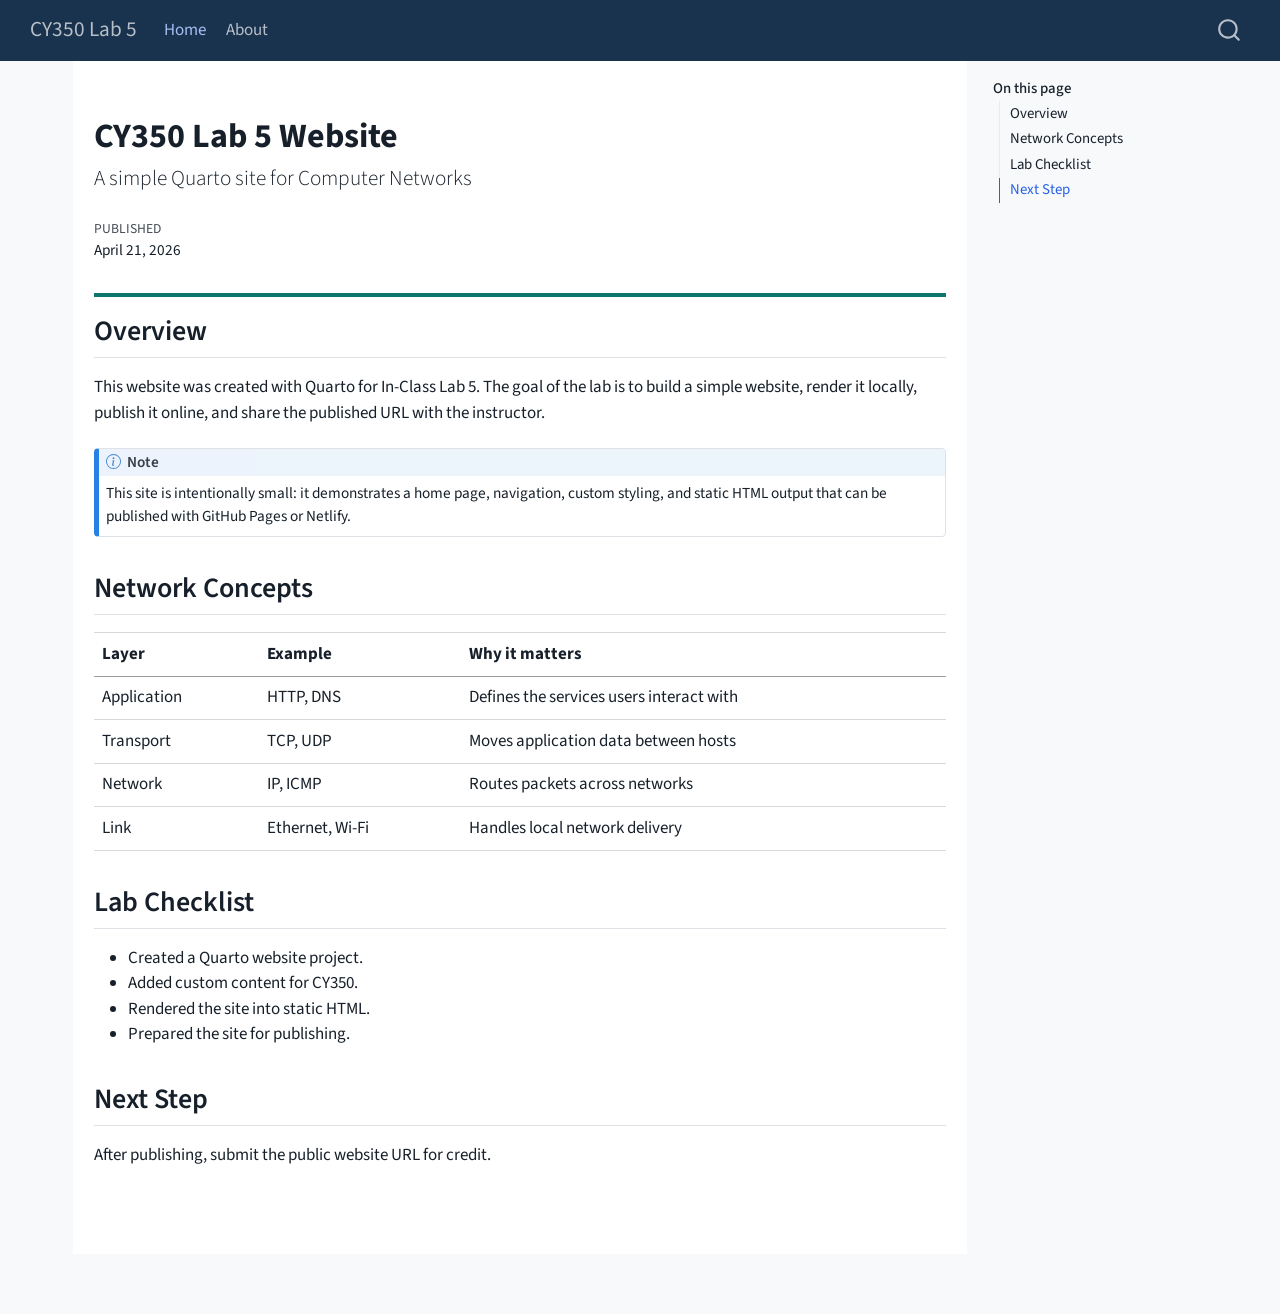
==== docs/index.html @ 98ab4532 "Publish CY350 Lab 5 Quarto site" ====
<!DOCTYPE html>
<html xmlns="http://www.w3.org/1999/xhtml" lang="en" xml:lang="en"><head>

<meta charset="utf-8">
<meta name="generator" content="quarto-1.9.37">

<meta name="viewport" content="width=device-width, initial-scale=1.0, user-scalable=yes">

<meta name="dcterms.date" content="2026-04-21">

<title>CY350 Lab 5 Website – CY350 Lab 5</title>
<style>
/* Default styles provided by pandoc.
** See https://pandoc.org/MANUAL.html#variables-for-html for config info.
*/
code{white-space: pre-wrap;}
span.smallcaps{font-variant: small-caps;}
div.columns{display: flex; gap: min(4vw, 1.5em);}
div.column{flex: auto; overflow-x: auto;}
div.hanging-indent{margin-left: 1.5em; text-indent: -1.5em;}
ul.task-list{list-style: none;}
ul.task-list li input[type="checkbox"] {
  width: 0.8em;
  margin: 0 0.8em 0.2em -1em; /* quarto-specific, see https://github.com/quarto-dev/quarto-cli/issues/4556 */ 
  vertical-align: middle;
}
</style>


<script src="site_libs/quarto-nav/quarto-nav.js"></script>
<script src="site_libs/quarto-nav/headroom.min.js"></script>
<script src="site_libs/clipboard/clipboard.min.js"></script>
<script src="site_libs/quarto-search/autocomplete.umd.js"></script>
<script src="site_libs/quarto-search/fuse.min.js"></script>
<script src="site_libs/quarto-search/quarto-search.js"></script>
<meta name="quarto:offset" content="./">
<script src="site_libs/quarto-html/quarto.js" type="module"></script>
<script src="site_libs/quarto-html/tabsets/tabsets.js" type="module"></script>
<script src="site_libs/quarto-html/popper.min.js"></script>
<script src="site_libs/quarto-html/tippy.umd.min.js"></script>
<script src="site_libs/quarto-html/anchor.min.js"></script>
<link href="site_libs/quarto-html/tippy.css" rel="stylesheet">
<link href="site_libs/quarto-html/quarto-syntax-highlighting-7f8f88aac4f3542376d5c11b86a4c14d.css" rel="stylesheet" id="quarto-text-highlighting-styles">
<script src="site_libs/bootstrap/bootstrap.min.js"></script>
<link href="site_libs/bootstrap/bootstrap-icons.css" rel="stylesheet">
<link href="site_libs/bootstrap/bootstrap-fbc3e5ad90e08c97da73a75fe7e1fcdb.min.css" rel="stylesheet" append-hash="true" id="quarto-bootstrap" data-mode="light">
<script id="quarto-search-options" type="application/json">{
  "location": "navbar",
  "copy-button": false,
  "collapse-after": 3,
  "panel-placement": "end",
  "type": "overlay",
  "limit": 50,
  "keyboard-shortcut": [
    "f",
    "/",
    "s"
  ],
  "show-item-context": false,
  "language": {
    "search-no-results-text": "No results",
    "search-matching-documents-text": "matching documents",
    "search-copy-link-title": "Copy link to search",
    "search-hide-matches-text": "Hide additional matches",
    "search-more-match-text": "more match in this document",
    "search-more-matches-text": "more matches in this document",
    "search-clear-button-title": "Clear",
    "search-text-placeholder": "",
    "search-detached-cancel-button-title": "Cancel",
    "search-submit-button-title": "Submit",
    "search-label": "Search"
  }
}</script>


<link rel="stylesheet" href="styles.css">
</head>

<body class="nav-fixed quarto-light">

<div id="quarto-search-results"></div>
  <header id="quarto-header" class="headroom fixed-top">
    <nav class="navbar navbar-expand-lg " data-bs-theme="dark">
      <div class="navbar-container container-fluid">
      <div class="navbar-brand-container mx-auto">
    <a class="navbar-brand" href="./index.html">
    <span class="navbar-title">CY350 Lab 5</span>
    </a>
  </div>
            <div id="quarto-search" class="" title="Search"></div>
          <button class="navbar-toggler" type="button" data-bs-toggle="collapse" data-bs-target="#navbarCollapse" aria-controls="navbarCollapse" role="menu" aria-expanded="false" aria-label="Toggle navigation" onclick="if (window.quartoToggleHeadroom) { window.quartoToggleHeadroom(); }">
  <span class="navbar-toggler-icon"></span>
</button>
          <div class="collapse navbar-collapse" id="navbarCollapse">
            <ul class="navbar-nav navbar-nav-scroll me-auto">
  <li class="nav-item">
    <a class="nav-link active" href="./index.html" aria-current="page"> 
<span class="menu-text">Home</span></a>
  </li>  
  <li class="nav-item">
    <a class="nav-link" href="./about.html"> 
<span class="menu-text">About</span></a>
  </li>  
</ul>
          </div> <!-- /navcollapse -->
            <div class="quarto-navbar-tools">
</div>
      </div> <!-- /container-fluid -->
    </nav>
</header>
<!-- content -->
<div id="quarto-content" class="quarto-container page-columns page-rows-contents page-layout-full page-navbar">
<!-- sidebar -->
<!-- margin-sidebar -->
    <div id="quarto-margin-sidebar" class="sidebar margin-sidebar">
        <nav id="TOC" role="doc-toc" class="toc-active">
    <h2 id="toc-title">On this page</h2>
   
  <ul>
  <li><a href="#overview" id="toc-overview" class="nav-link active" data-scroll-target="#overview">Overview</a></li>
  <li><a href="#network-concepts" id="toc-network-concepts" class="nav-link" data-scroll-target="#network-concepts">Network Concepts</a></li>
  <li><a href="#lab-checklist" id="toc-lab-checklist" class="nav-link" data-scroll-target="#lab-checklist">Lab Checklist</a></li>
  <li><a href="#next-step" id="toc-next-step" class="nav-link" data-scroll-target="#next-step">Next Step</a></li>
  </ul>
</nav>
    </div>
<!-- main -->
<main class="content column-page-left" id="quarto-document-content">

<header id="title-block-header" class="quarto-title-block default">
<div class="quarto-title">
<h1 class="title">CY350 Lab 5 Website</h1>
<p class="subtitle lead">A simple Quarto site for Computer Networks</p>
</div>



<div class="quarto-title-meta column-page-left">

    
    <div>
    <div class="quarto-title-meta-heading">Published</div>
    <div class="quarto-title-meta-contents">
      <p class="date">April 21, 2026</p>
    </div>
  </div>
  
    
  </div>
  


</header>


<section id="overview" class="level2">
<h2 class="anchored" data-anchor-id="overview">Overview</h2>
<p>This website was created with Quarto for In-Class Lab 5. The goal of the lab is to build a simple website, render it locally, publish it online, and share the published URL with the instructor.</p>
<div class="callout callout-style-default callout-note callout-titled">
<div class="callout-header d-flex align-content-center">
<div class="callout-icon-container">
<i class="callout-icon"></i>
</div>
<div class="callout-title-container flex-fill">
Note
</div>
</div>
<div class="callout-body-container callout-body">
<p>This site is intentionally small: it demonstrates a home page, navigation, custom styling, and static HTML output that can be published with GitHub Pages or Netlify.</p>
</div>
</div>
</section>
<section id="network-concepts" class="level2">
<h2 class="anchored" data-anchor-id="network-concepts">Network Concepts</h2>
<table class="caption-top table">
<thead>
<tr class="header">
<th>Layer</th>
<th>Example</th>
<th>Why it matters</th>
</tr>
</thead>
<tbody>
<tr class="odd">
<td>Application</td>
<td>HTTP, DNS</td>
<td>Defines the services users interact with</td>
</tr>
<tr class="even">
<td>Transport</td>
<td>TCP, UDP</td>
<td>Moves application data between hosts</td>
</tr>
<tr class="odd">
<td>Network</td>
<td>IP, ICMP</td>
<td>Routes packets across networks</td>
</tr>
<tr class="even">
<td>Link</td>
<td>Ethernet, Wi-Fi</td>
<td>Handles local network delivery</td>
</tr>
</tbody>
</table>
</section>
<section id="lab-checklist" class="level2">
<h2 class="anchored" data-anchor-id="lab-checklist">Lab Checklist</h2>
<ul>
<li>Created a Quarto website project.</li>
<li>Added custom content for CY350.</li>
<li>Rendered the site into static HTML.</li>
<li>Prepared the site for publishing.</li>
</ul>
</section>
<section id="next-step" class="level2">
<h2 class="anchored" data-anchor-id="next-step">Next Step</h2>
<p>After publishing, submit the public website URL for credit.</p>


</section>

</main> <!-- /main -->
<script id="quarto-html-after-body" type="application/javascript">
  window.document.addEventListener("DOMContentLoaded", function (event) {
    const icon = "";
    const anchorJS = new window.AnchorJS();
    anchorJS.options = {
      placement: 'right',
      icon: icon
    };
    anchorJS.add('.anchored');
    const isCodeAnnotation = (el) => {
      for (const clz of el.classList) {
        if (clz.startsWith('code-annotation-')) {                     
          return true;
        }
      }
      return false;
    }
    const onCopySuccess = function(e) {
      // button target
      const button = e.trigger;
      // don't keep focus
      button.blur();
      // flash "checked"
      button.classList.add('code-copy-button-checked');
      var currentTitle = button.getAttribute("title");
      button.setAttribute("title", "Copied!");
      let tooltip;
      if (window.bootstrap) {
        button.setAttribute("data-bs-toggle", "tooltip");
        button.setAttribute("data-bs-placement", "left");
        button.setAttribute("data-bs-title", "Copied!");
        tooltip = new bootstrap.Tooltip(button, 
          { trigger: "manual", 
            customClass: "code-copy-button-tooltip",
            offset: [0, -8]});
        tooltip.show();    
      }
      setTimeout(function() {
        if (tooltip) {
          tooltip.hide();
          button.removeAttribute("data-bs-title");
          button.removeAttribute("data-bs-toggle");
          button.removeAttribute("data-bs-placement");
        }
        button.setAttribute("title", currentTitle);
        button.classList.remove('code-copy-button-checked');
      }, 1000);
      // clear code selection
      e.clearSelection();
    }
    const getTextToCopy = function(trigger) {
      const outerScaffold = trigger.parentElement.cloneNode(true);
      const codeEl = outerScaffold.querySelector('code');
      for (const childEl of codeEl.children) {
        if (isCodeAnnotation(childEl)) {
          childEl.remove();
        }
      }
      return codeEl.innerText;
    }
    const clipboard = new window.ClipboardJS('.code-copy-button:not([data-in-quarto-modal])', {
      text: getTextToCopy
    });
    clipboard.on('success', onCopySuccess);
    if (window.document.getElementById('quarto-embedded-source-code-modal')) {
      const clipboardModal = new window.ClipboardJS('.code-copy-button[data-in-quarto-modal]', {
        text: getTextToCopy,
        container: window.document.getElementById('quarto-embedded-source-code-modal')
      });
      clipboardModal.on('success', onCopySuccess);
    }
      var localhostRegex = new RegExp(/^(?:http|https):\/\/localhost\:?[0-9]*\//);
      var mailtoRegex = new RegExp(/^mailto:/);
        var filterRegex = new RegExp('/' + window.location.host + '/');
      var isInternal = (href) => {
          return filterRegex.test(href) || localhostRegex.test(href) || mailtoRegex.test(href);
      }
      // Inspect non-navigation links and adorn them if external
     var links = window.document.querySelectorAll('a[href]:not(.nav-link):not(.navbar-brand):not(.toc-action):not(.sidebar-link):not(.sidebar-item-toggle):not(.pagination-link):not(.no-external):not([aria-hidden]):not(.dropdown-item):not(.quarto-navigation-tool):not(.about-link)');
      for (var i=0; i<links.length; i++) {
        const link = links[i];
        if (!isInternal(link.href)) {
          // undo the damage that might have been done by quarto-nav.js in the case of
          // links that we want to consider external
          if (link.dataset.originalHref !== undefined) {
            link.href = link.dataset.originalHref;
          }
        }
      }
    function tippyHover(el, contentFn, onTriggerFn, onUntriggerFn) {
      const config = {
        allowHTML: true,
        maxWidth: 500,
        delay: 100,
        arrow: false,
        appendTo: function(el) {
            return el.parentElement;
        },
        interactive: true,
        interactiveBorder: 10,
        theme: 'quarto',
        placement: 'bottom-start',
      };
      if (contentFn) {
        config.content = contentFn;
      }
      if (onTriggerFn) {
        config.onTrigger = onTriggerFn;
      }
      if (onUntriggerFn) {
        config.onUntrigger = onUntriggerFn;
      }
      window.tippy(el, config); 
    }
    const noterefs = window.document.querySelectorAll('a[role="doc-noteref"]');
    for (var i=0; i<noterefs.length; i++) {
      const ref = noterefs[i];
      tippyHover(ref, function() {
        // use id or data attribute instead here
        let href = ref.getAttribute('data-footnote-href') || ref.getAttribute('href');
        try { href = new URL(href).hash; } catch {}
        const id = href.replace(/^#\/?/, "");
        const note = window.document.getElementById(id);
        if (note) {
          return note.innerHTML;
        } else {
          return "";
        }
      });
    }
    const xrefs = window.document.querySelectorAll('a.quarto-xref');
    const processXRef = (id, note) => {
      // Strip column container classes
      const stripColumnClz = (el) => {
        el.classList.remove("page-full", "page-columns");
        if (el.children) {
          for (const child of el.children) {
            stripColumnClz(child);
          }
        }
      }
      stripColumnClz(note)
      if (id === null || id.startsWith('sec-')) {
        // Special case sections, only their first couple elements
        const container = document.createElement("div");
        if (note.children && note.children.length > 2) {
          container.appendChild(note.children[0].cloneNode(true));
          for (let i = 1; i < note.children.length; i++) {
            const child = note.children[i];
            if (child.tagName === "P" && child.innerText === "") {
              continue;
            } else {
              container.appendChild(child.cloneNode(true));
              break;
            }
          }
          if (window.Quarto?.typesetMath) {
            window.Quarto.typesetMath(container);
          }
          return container.innerHTML
        } else {
          if (window.Quarto?.typesetMath) {
            window.Quarto.typesetMath(note);
          }
          return note.innerHTML;
        }
      } else {
        // Remove any anchor links if they are present
        const anchorLink = note.querySelector('a.anchorjs-link');
        if (anchorLink) {
          anchorLink.remove();
        }
        if (window.Quarto?.typesetMath) {
          window.Quarto.typesetMath(note);
        }
        if (note.classList.contains("callout")) {
          return note.outerHTML;
        } else {
          return note.innerHTML;
        }
      }
    }
    for (var i=0; i<xrefs.length; i++) {
      const xref = xrefs[i];
      tippyHover(xref, undefined, function(instance) {
        instance.disable();
        let url = xref.getAttribute('href');
        let hash = undefined; 
        if (url.startsWith('#')) {
          hash = url;
        } else {
          try { hash = new URL(url).hash; } catch {}
        }
        if (hash) {
          const id = hash.replace(/^#\/?/, "");
          const note = window.document.getElementById(id);
          if (note !== null) {
            try {
              const html = processXRef(id, note.cloneNode(true));
              instance.setContent(html);
            } finally {
              instance.enable();
              instance.show();
            }
          } else {
            // See if we can fetch this
            fetch(url.split('#')[0])
            .then(res => res.text())
            .then(html => {
              const parser = new DOMParser();
              const htmlDoc = parser.parseFromString(html, "text/html");
              const note = htmlDoc.getElementById(id);
              if (note !== null) {
                const html = processXRef(id, note);
                instance.setContent(html);
              } 
            }).finally(() => {
              instance.enable();
              instance.show();
            });
          }
        } else {
          // See if we can fetch a full url (with no hash to target)
          // This is a special case and we should probably do some content thinning / targeting
          fetch(url)
          .then(res => res.text())
          .then(html => {
            const parser = new DOMParser();
            const htmlDoc = parser.parseFromString(html, "text/html");
            const note = htmlDoc.querySelector('main.content');
            if (note !== null) {
              // This should only happen for chapter cross references
              // (since there is no id in the URL)
              // remove the first header
              if (note.children.length > 0 && note.children[0].tagName === "HEADER") {
                note.children[0].remove();
              }
              const html = processXRef(null, note);
              instance.setContent(html);
            } 
          }).finally(() => {
            instance.enable();
            instance.show();
          });
        }
      }, function(instance) {
      });
    }
        let selectedAnnoteEl;
        const selectorForAnnotation = ( cell, annotation) => {
          let cellAttr = 'data-code-cell="' + cell + '"';
          let lineAttr = 'data-code-annotation="' +  annotation + '"';
          const selector = 'span[' + cellAttr + '][' + lineAttr + ']';
          return selector;
        }
        const selectCodeLines = (annoteEl) => {
          const doc = window.document;
          const targetCell = annoteEl.getAttribute("data-target-cell");
          const targetAnnotation = annoteEl.getAttribute("data-target-annotation");
          const annoteSpan = window.document.querySelector(selectorForAnnotation(targetCell, targetAnnotation));
          const lines = annoteSpan.getAttribute("data-code-lines").split(",");
          const lineIds = lines.map((line) => {
            return targetCell + "-" + line;
          })
          let top = null;
          let height = null;
          let parent = null;
          if (lineIds.length > 0) {
              //compute the position of the single el (top and bottom and make a div)
              const el = window.document.getElementById(lineIds[0]);
              top = el.offsetTop;
              height = el.offsetHeight;
              parent = el.parentElement.parentElement;
            if (lineIds.length > 1) {
              const lastEl = window.document.getElementById(lineIds[lineIds.length - 1]);
              const bottom = lastEl.offsetTop + lastEl.offsetHeight;
              height = bottom - top;
            }
            if (top !== null && height !== null && parent !== null) {
              // cook up a div (if necessary) and position it 
              let div = window.document.getElementById("code-annotation-line-highlight");
              if (div === null) {
                div = window.document.createElement("div");
                div.setAttribute("id", "code-annotation-line-highlight");
                div.style.position = 'absolute';
                parent.appendChild(div);
              }
              div.style.top = top - 2 + "px";
              div.style.height = height + 4 + "px";
              div.style.left = 0;
              let gutterDiv = window.document.getElementById("code-annotation-line-highlight-gutter");
              if (gutterDiv === null) {
                gutterDiv = window.document.createElement("div");
                gutterDiv.setAttribute("id", "code-annotation-line-highlight-gutter");
                gutterDiv.style.position = 'absolute';
                const codeCell = window.document.getElementById(targetCell);
                const gutter = codeCell.querySelector('.code-annotation-gutter');
                gutter.appendChild(gutterDiv);
              }
              gutterDiv.style.top = top - 2 + "px";
              gutterDiv.style.height = height + 4 + "px";
            }
            selectedAnnoteEl = annoteEl;
          }
        };
        const unselectCodeLines = () => {
          const elementsIds = ["code-annotation-line-highlight", "code-annotation-line-highlight-gutter"];
          elementsIds.forEach((elId) => {
            const div = window.document.getElementById(elId);
            if (div) {
              div.remove();
            }
          });
          selectedAnnoteEl = undefined;
        };
          // Handle positioning of the toggle
      window.addEventListener(
        "resize",
        throttle(() => {
          elRect = undefined;
          if (selectedAnnoteEl) {
            selectCodeLines(selectedAnnoteEl);
          }
        }, 10)
      );
      function throttle(fn, ms) {
      let throttle = false;
      let timer;
        return (...args) => {
          if(!throttle) { // first call gets through
              fn.apply(this, args);
              throttle = true;
          } else { // all the others get throttled
              if(timer) clearTimeout(timer); // cancel #2
              timer = setTimeout(() => {
                fn.apply(this, args);
                timer = throttle = false;
              }, ms);
          }
        };
      }
        // Attach click handler to the DT
        const annoteDls = window.document.querySelectorAll('dt[data-target-cell]');
        for (const annoteDlNode of annoteDls) {
          annoteDlNode.addEventListener('click', (event) => {
            const clickedEl = event.target;
            if (clickedEl !== selectedAnnoteEl) {
              unselectCodeLines();
              const activeEl = window.document.querySelector('dt[data-target-cell].code-annotation-active');
              if (activeEl) {
                activeEl.classList.remove('code-annotation-active');
              }
              selectCodeLines(clickedEl);
              clickedEl.classList.add('code-annotation-active');
            } else {
              // Unselect the line
              unselectCodeLines();
              clickedEl.classList.remove('code-annotation-active');
            }
          });
        }
    const findCites = (el) => {
      const parentEl = el.parentElement;
      if (parentEl) {
        const cites = parentEl.dataset.cites;
        if (cites) {
          return {
            el,
            cites: cites.split(' ')
          };
        } else {
          return findCites(el.parentElement)
        }
      } else {
        return undefined;
      }
    };
    var bibliorefs = window.document.querySelectorAll('a[role="doc-biblioref"]');
    for (var i=0; i<bibliorefs.length; i++) {
      const ref = bibliorefs[i];
      const citeInfo = findCites(ref);
      if (citeInfo) {
        tippyHover(citeInfo.el, function() {
          var popup = window.document.createElement('div');
          citeInfo.cites.forEach(function(cite) {
            var citeDiv = window.document.createElement('div');
            citeDiv.classList.add('hanging-indent');
            citeDiv.classList.add('csl-entry');
            var biblioDiv = window.document.getElementById('ref-' + cite);
            if (biblioDiv) {
              citeDiv.innerHTML = biblioDiv.innerHTML;
            }
            popup.appendChild(citeDiv);
          });
          return popup.innerHTML;
        });
      }
    }
  });
  </script>
</div> <!-- /content -->




</body></html>
---- docs/site_libs/quarto-html/tippy.css ----
.tippy-box[data-animation=fade][data-state=hidden]{opacity:0}[data-tippy-root]{max-width:calc(100vw - 10px)}.tippy-box{position:relative;background-color:#333;color:#fff;border-radius:4px;font-size:14px;line-height:1.4;white-space:normal;outline:0;transition-property:transform,visibility,opacity}.tippy-box[data-placement^=top]>.tippy-arrow{bottom:0}.tippy-box[data-placement^=top]>.tippy-arrow:before{bottom:-7px;left:0;border-width:8px 8px 0;border-top-color:initial;transform-origin:center top}.tippy-box[data-placement^=bottom]>.tippy-arrow{top:0}.tippy-box[data-placement^=bottom]>.tippy-arrow:before{top:-7px;left:0;border-width:0 8px 8px;border-bottom-color:initial;transform-origin:center bottom}.tippy-box[data-placement^=left]>.tippy-arrow{right:0}.tippy-box[data-placement^=left]>.tippy-arrow:before{border-width:8px 0 8px 8px;border-left-color:initial;right:-7px;transform-origin:center left}.tippy-box[data-placement^=right]>.tippy-arrow{left:0}.tippy-box[data-placement^=right]>.tippy-arrow:before{left:-7px;border-width:8px 8px 8px 0;border-right-color:initial;transform-origin:center right}.tippy-box[data-inertia][data-state=visible]{transition-timing-function:cubic-bezier(.54,1.5,.38,1.11)}.tippy-arrow{width:16px;height:16px;color:#333}.tippy-arrow:before{content:"";position:absolute;border-color:transparent;border-style:solid}.tippy-content{position:relative;padding:5px 9px;z-index:1}
---- docs/site_libs/quarto-html/quarto-syntax-highlighting-7f8f88aac4f3542376d5c11b86a4c14d.css ----
/* quarto syntax highlight colors */
:root {
  --quarto-hl-ot-color: #003B4F;
  --quarto-hl-at-color: #657422;
  --quarto-hl-ss-color: #20794D;
  --quarto-hl-an-color: #5E5E5E;
  --quarto-hl-fu-color: #4758AB;
  --quarto-hl-st-color: #20794D;
  --quarto-hl-cf-color: #003B4F;
  --quarto-hl-op-color: #5E5E5E;
  --quarto-hl-er-color: #AD0000;
  --quarto-hl-bn-color: #AD0000;
  --quarto-hl-al-color: #AD0000;
  --quarto-hl-va-color: #111111;
  --quarto-hl-bu-color: inherit;
  --quarto-hl-ex-color: inherit;
  --quarto-hl-pp-color: #AD0000;
  --quarto-hl-in-color: #5E5E5E;
  --quarto-hl-vs-color: #20794D;
  --quarto-hl-wa-color: #5E5E5E;
  --quarto-hl-do-color: #5E5E5E;
  --quarto-hl-im-color: #00769E;
  --quarto-hl-ch-color: #20794D;
  --quarto-hl-dt-color: #AD0000;
  --quarto-hl-fl-color: #AD0000;
  --quarto-hl-co-color: #5E5E5E;
  --quarto-hl-cv-color: #5E5E5E;
  --quarto-hl-cn-color: #8f5902;
  --quarto-hl-sc-color: #5E5E5E;
  --quarto-hl-dv-color: #AD0000;
  --quarto-hl-kw-color: #003B4F;
}

/* other quarto variables */
:root {
  --quarto-font-monospace: SFMono-Regular, Menlo, Monaco, Consolas, "Liberation Mono", "Courier New", monospace;
}

/* syntax highlight based on Pandoc's rules */
pre > code.sourceCode > span {
  color: #003B4F;
}

code.sourceCode > span {
  color: #003B4F;
}

div.sourceCode,
div.sourceCode pre.sourceCode {
  color: #003B4F;
}

/* Normal */
code span {
  color: #003B4F;
}

/* Alert */
code span.al {
  color: #AD0000;
  font-style: inherit;
}

/* Annotation */
code span.an {
  color: #5E5E5E;
  font-style: inherit;
}

/* Attribute */
code span.at {
  color: #657422;
  font-style: inherit;
}

/* BaseN */
code span.bn {
  color: #AD0000;
  font-style: inherit;
}

/* BuiltIn */
code span.bu {
  font-style: inherit;
}

/* ControlFlow */
code span.cf {
  color: #003B4F;
  font-weight: bold;
  font-style: inherit;
}

/* Char */
code span.ch {
  color: #20794D;
  font-style: inherit;
}

/* Constant */
code span.cn {
  color: #8f5902;
  font-style: inherit;
}

/* Comment */
code span.co {
  color: #5E5E5E;
  font-style: inherit;
}

/* CommentVar */
code span.cv {
  color: #5E5E5E;
  font-style: italic;
}

/* Documentation */
code span.do {
  color: #5E5E5E;
  font-style: italic;
}

/* DataType */
code span.dt {
  color: #AD0000;
  font-style: inherit;
}

/* DecVal */
code span.dv {
  color: #AD0000;
  font-style: inherit;
}

/* Error */
code span.er {
  color: #AD0000;
  font-style: inherit;
}

/* Extension */
code span.ex {
  font-style: inherit;
}

/* Float */
code span.fl {
  color: #AD0000;
  font-style: inherit;
}

/* Function */
code span.fu {
  color: #4758AB;
  font-style: inherit;
}

/* Import */
code span.im {
  color: #00769E;
  font-style: inherit;
}

/* Information */
code span.in {
  color: #5E5E5E;
  font-style: inherit;
}

/* Keyword */
code span.kw {
  color: #003B4F;
  font-weight: bold;
  font-style: inherit;
}

/* Operator */
code span.op {
  color: #5E5E5E;
  font-style: inherit;
}

/* Other */
code span.ot {
  color: #003B4F;
  font-style: inherit;
}

/* Preprocessor */
code span.pp {
  color: #AD0000;
  font-style: inherit;
}

/* SpecialChar */
code span.sc {
  color: #5E5E5E;
  font-style: inherit;
}

/* SpecialString */
code span.ss {
  color: #20794D;
  font-style: inherit;
}

/* String */
code span.st {
  color: #20794D;
  font-style: inherit;
}

/* Variable */
code span.va {
  color: #111111;
  font-style: inherit;
}

/* VerbatimString */
code span.vs {
  color: #20794D;
  font-style: inherit;
}

/* Warning */
code span.wa {
  color: #5E5E5E;
  font-style: italic;
}

.prevent-inlining {
  content: "</";
}

/*# sourceMappingURL=789ad8cd35626ba772517505b42a116e.css.map */
---- docs/styles.css ----
:root {
  --lab-ink: #17202a;
  --lab-blue: #19324d;
  --lab-teal: #0f766e;
  --lab-paper: #f7f9fb;
}

body {
  color: var(--lab-ink);
  background: var(--lab-paper);
}

.quarto-title-block {
  padding: 2.5rem 0 1.75rem;
  border-bottom: 4px solid var(--lab-teal);
}

.quarto-title h1.title {
  font-weight: 700;
}

main.content {
  max-width: 980px;
  margin: 0 auto;
  padding: 2rem 1.25rem 4rem;
  background: #ffffff;
}

table {
  background: #ffffff;
}

.callout-note {
  border-left-color: var(--lab-teal);
}

a {
  color: var(--lab-teal);
}
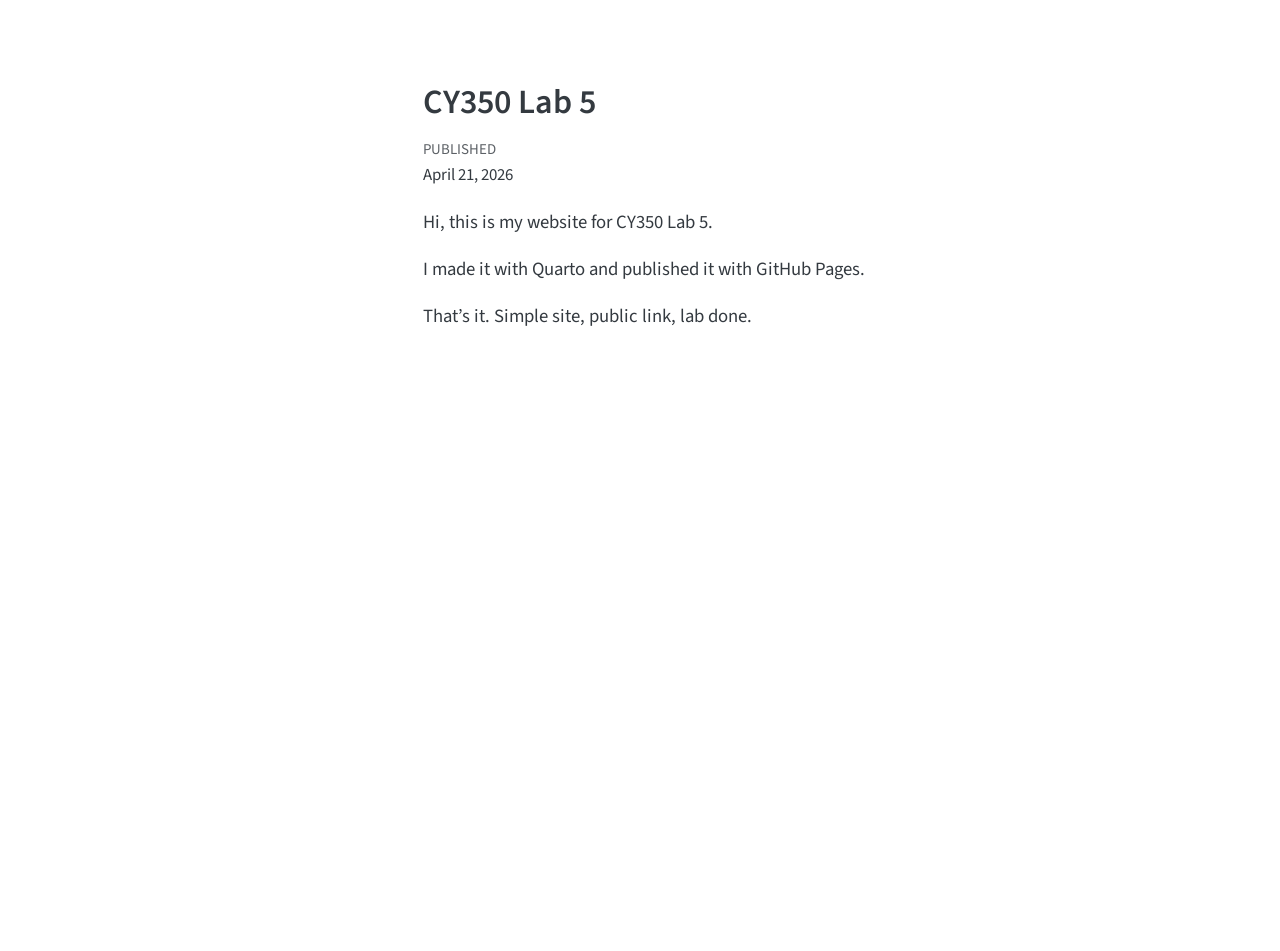
==== commit b3fef98f: "Simplify lab website" ====
--- a/docs/index.html
+++ b/docs/index.html
@@ -8,7 +8,7 @@
 
 <meta name="dcterms.date" content="2026-04-21">
 
-<title>CY350 Lab 5 Website – CY350 Lab 5</title>
+<title>CY350 Lab 5</title>
 <style>
 /* Default styles provided by pandoc.
 ** See https://pandoc.org/MANUAL.html#variables-for-html for config info.
@@ -28,7 +28,6 @@
 
 
 <script src="site_libs/quarto-nav/quarto-nav.js"></script>
-<script src="site_libs/quarto-nav/headroom.min.js"></script>
 <script src="site_libs/clipboard/clipboard.min.js"></script>
 <script src="site_libs/quarto-search/autocomplete.umd.js"></script>
 <script src="site_libs/quarto-search/fuse.min.js"></script>
@@ -43,13 +42,13 @@
 <link href="site_libs/quarto-html/quarto-syntax-highlighting-7f8f88aac4f3542376d5c11b86a4c14d.css" rel="stylesheet" id="quarto-text-highlighting-styles">
 <script src="site_libs/bootstrap/bootstrap.min.js"></script>
 <link href="site_libs/bootstrap/bootstrap-icons.css" rel="stylesheet">
-<link href="site_libs/bootstrap/bootstrap-fbc3e5ad90e08c97da73a75fe7e1fcdb.min.css" rel="stylesheet" append-hash="true" id="quarto-bootstrap" data-mode="light">
+<link href="site_libs/bootstrap/bootstrap-3e284c6d5d6fcc7b135e7e34a1164300.min.css" rel="stylesheet" append-hash="true" id="quarto-bootstrap" data-mode="light">
 <script id="quarto-search-options" type="application/json">{
-  "location": "navbar",
+  "location": "sidebar",
   "copy-button": false,
   "collapse-after": 3,
-  "panel-placement": "end",
-  "type": "overlay",
+  "panel-placement": "start",
+  "type": "textbox",
   "limit": 50,
   "keyboard-shortcut": [
     "f",
@@ -76,66 +75,25 @@
 <link rel="stylesheet" href="styles.css">
 </head>
 
-<body class="nav-fixed quarto-light">
+<body class="fullcontent quarto-light">
 
 <div id="quarto-search-results"></div>
-  <header id="quarto-header" class="headroom fixed-top">
-    <nav class="navbar navbar-expand-lg " data-bs-theme="dark">
-      <div class="navbar-container container-fluid">
-      <div class="navbar-brand-container mx-auto">
-    <a class="navbar-brand" href="./index.html">
-    <span class="navbar-title">CY350 Lab 5</span>
-    </a>
-  </div>
-            <div id="quarto-search" class="" title="Search"></div>
-          <button class="navbar-toggler" type="button" data-bs-toggle="collapse" data-bs-target="#navbarCollapse" aria-controls="navbarCollapse" role="menu" aria-expanded="false" aria-label="Toggle navigation" onclick="if (window.quartoToggleHeadroom) { window.quartoToggleHeadroom(); }">
-  <span class="navbar-toggler-icon"></span>
-</button>
-          <div class="collapse navbar-collapse" id="navbarCollapse">
-            <ul class="navbar-nav navbar-nav-scroll me-auto">
-  <li class="nav-item">
-    <a class="nav-link active" href="./index.html" aria-current="page"> 
-<span class="menu-text">Home</span></a>
-  </li>  
-  <li class="nav-item">
-    <a class="nav-link" href="./about.html"> 
-<span class="menu-text">About</span></a>
-  </li>  
-</ul>
-          </div> <!-- /navcollapse -->
-            <div class="quarto-navbar-tools">
-</div>
-      </div> <!-- /container-fluid -->
-    </nav>
-</header>
 <!-- content -->
-<div id="quarto-content" class="quarto-container page-columns page-rows-contents page-layout-full page-navbar">
+<div id="quarto-content" class="quarto-container page-columns page-rows-contents page-layout-article">
 <!-- sidebar -->
 <!-- margin-sidebar -->
-    <div id="quarto-margin-sidebar" class="sidebar margin-sidebar">
-        <nav id="TOC" role="doc-toc" class="toc-active">
-    <h2 id="toc-title">On this page</h2>
-   
-  <ul>
-  <li><a href="#overview" id="toc-overview" class="nav-link active" data-scroll-target="#overview">Overview</a></li>
-  <li><a href="#network-concepts" id="toc-network-concepts" class="nav-link" data-scroll-target="#network-concepts">Network Concepts</a></li>
-  <li><a href="#lab-checklist" id="toc-lab-checklist" class="nav-link" data-scroll-target="#lab-checklist">Lab Checklist</a></li>
-  <li><a href="#next-step" id="toc-next-step" class="nav-link" data-scroll-target="#next-step">Next Step</a></li>
-  </ul>
-</nav>
-    </div>
+    
 <!-- main -->
-<main class="content column-page-left" id="quarto-document-content">
+<main class="content" id="quarto-document-content">
 
 <header id="title-block-header" class="quarto-title-block default">
 <div class="quarto-title">
-<h1 class="title">CY350 Lab 5 Website</h1>
-<p class="subtitle lead">A simple Quarto site for Computer Networks</p>
+<h1 class="title">CY350 Lab 5</h1>
 </div>
 
 
 
-<div class="quarto-title-meta column-page-left">
+<div class="quarto-title-meta">
 
     
     <div>
@@ -153,72 +111,11 @@
 </header>
 
 
-<section id="overview" class="level2">
-<h2 class="anchored" data-anchor-id="overview">Overview</h2>
-<p>This website was created with Quarto for In-Class Lab 5. The goal of the lab is to build a simple website, render it locally, publish it online, and share the published URL with the instructor.</p>
-<div class="callout callout-style-default callout-note callout-titled">
-<div class="callout-header d-flex align-content-center">
-<div class="callout-icon-container">
-<i class="callout-icon"></i>
-</div>
-<div class="callout-title-container flex-fill">
-Note
-</div>
-</div>
-<div class="callout-body-container callout-body">
-<p>This site is intentionally small: it demonstrates a home page, navigation, custom styling, and static HTML output that can be published with GitHub Pages or Netlify.</p>
-</div>
-</div>
-</section>
-<section id="network-concepts" class="level2">
-<h2 class="anchored" data-anchor-id="network-concepts">Network Concepts</h2>
-<table class="caption-top table">
-<thead>
-<tr class="header">
-<th>Layer</th>
-<th>Example</th>
-<th>Why it matters</th>
-</tr>
-</thead>
-<tbody>
-<tr class="odd">
-<td>Application</td>
-<td>HTTP, DNS</td>
-<td>Defines the services users interact with</td>
-</tr>
-<tr class="even">
-<td>Transport</td>
-<td>TCP, UDP</td>
-<td>Moves application data between hosts</td>
-</tr>
-<tr class="odd">
-<td>Network</td>
-<td>IP, ICMP</td>
-<td>Routes packets across networks</td>
-</tr>
-<tr class="even">
-<td>Link</td>
-<td>Ethernet, Wi-Fi</td>
-<td>Handles local network delivery</td>
-</tr>
-</tbody>
-</table>
-</section>
-<section id="lab-checklist" class="level2">
-<h2 class="anchored" data-anchor-id="lab-checklist">Lab Checklist</h2>
-<ul>
-<li>Created a Quarto website project.</li>
-<li>Added custom content for CY350.</li>
-<li>Rendered the site into static HTML.</li>
-<li>Prepared the site for publishing.</li>
-</ul>
-</section>
-<section id="next-step" class="level2">
-<h2 class="anchored" data-anchor-id="next-step">Next Step</h2>
-<p>After publishing, submit the public website URL for credit.</p>
-
-
-</section>
+<p>Hi, this is my website for CY350 Lab 5.</p>
+<p>I made it with Quarto and published it with GitHub Pages.</p>
+<p>That’s it. Simple site, public link, lab done.</p>
+
+
 
 </main> <!-- /main -->
 <script id="quarto-html-after-body" type="application/javascript">
--- a/docs/styles.css
+++ b/docs/styles.css
@@ -1,39 +1,11 @@
-:root {
-  --lab-ink: #17202a;
-  --lab-blue: #19324d;
-  --lab-teal: #0f766e;
-  --lab-paper: #f7f9fb;
+body {
+  max-width: 720px;
+  margin: 3rem auto;
+  padding: 0 1rem;
+  font-size: 1.1rem;
+  line-height: 1.6;
 }
 
-body {
-  color: var(--lab-ink);
-  background: var(--lab-paper);
+h1 {
+  margin-bottom: 1rem;
 }
-
-.quarto-title-block {
-  padding: 2.5rem 0 1.75rem;
-  border-bottom: 4px solid var(--lab-teal);
-}
-
-.quarto-title h1.title {
-  font-weight: 700;
-}
-
-main.content {
-  max-width: 980px;
-  margin: 0 auto;
-  padding: 2rem 1.25rem 4rem;
-  background: #ffffff;
-}
-
-table {
-  background: #ffffff;
-}
-
-.callout-note {
-  border-left-color: var(--lab-teal);
-}
-
-a {
-  color: var(--lab-teal);
-}
